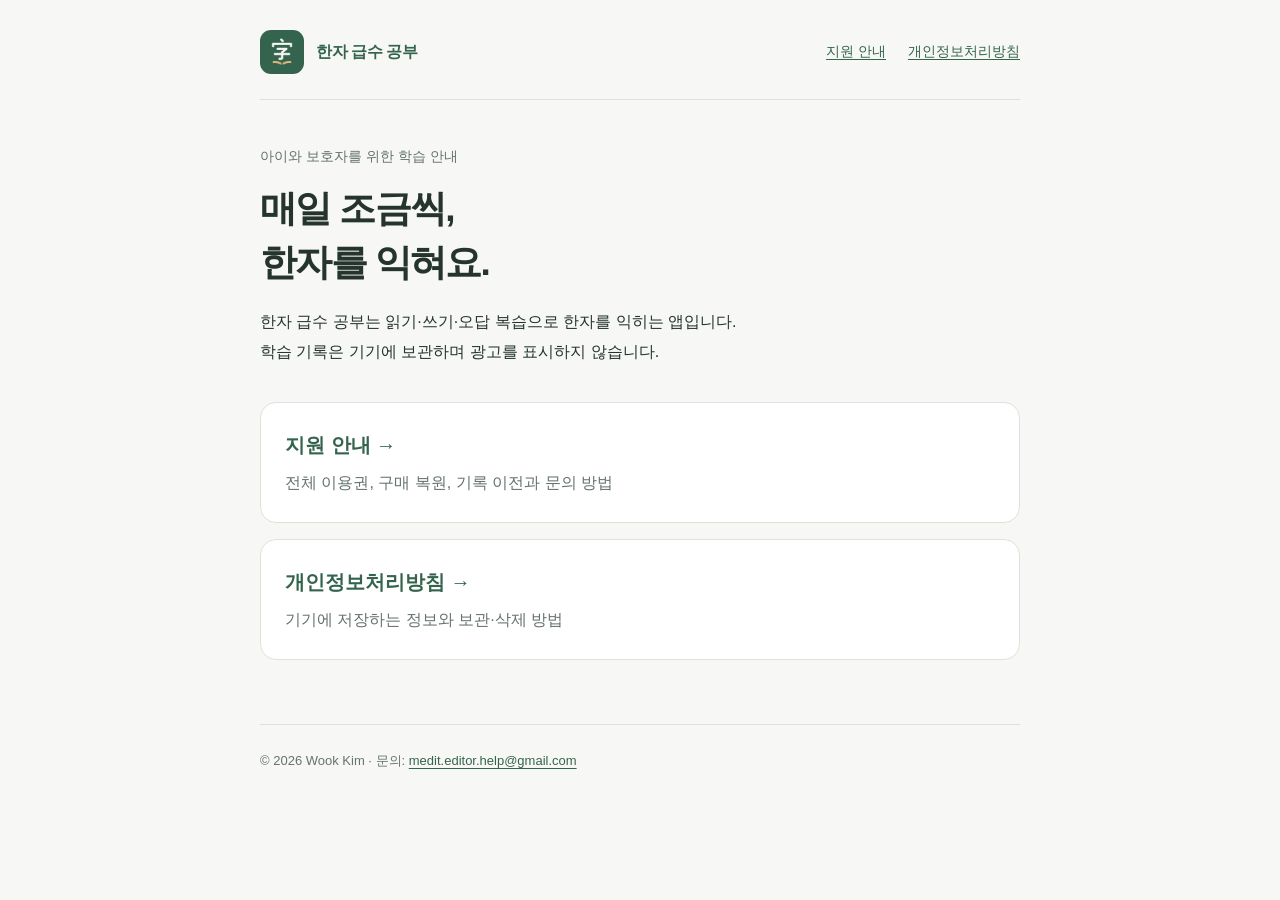
==== index.html @ 50b16ce0 "Publish Hanja Study privacy and support pages" ====
<!doctype html>
<html lang="ko"><head><meta charset="utf-8"><meta name="viewport" content="width=device-width, initial-scale=1">
<meta name="description" content="한자 급수 공부의 지원 안내와 개인정보처리방침입니다.">
<meta name="color-scheme" content="light"><title>한자 급수 공부 · 지원</title>
<link rel="icon" href="icon.png"><link rel="stylesheet" href="style.css"></head>
<body><a class="skip" href="#content">본문으로 건너뛰기</a>
<header><a class="brand" href="index.html"><img src="icon.png" alt="" width="44" height="44"><span>한자 급수 공부</span></a><nav aria-label="안내"><a href="support.html">지원 안내</a> <a href="privacy.html">개인정보처리방침</a></nav></header>
<main id="content">
<p class="eyebrow">아이와 보호자를 위한 학습 안내</p>
<h1>매일 조금씩,<br>한자를 익혀요.</h1>
<p>한자 급수 공부는 읽기·쓰기·오답 복습으로 한자를 익히는 앱입니다.<br>학습 기록은 기기에 보관하며 광고를 표시하지 않습니다.</p>
<div class="links">
<a class="card" href="support.html"><strong>지원 안내 →</strong><span>전체 이용권, 구매 복원, 기록 이전과 문의 방법</span></a>
<a class="card" href="privacy.html"><strong>개인정보처리방침 →</strong><span>기기에 저장하는 정보와 보관·삭제 방법</span></a>
</div></main>
<footer>© 2026 Wook Kim · 문의: <a href="mailto:medit.editor.help@gmail.com">medit.editor.help@gmail.com</a></footer>
</body></html>
---- style.css ----
:root{color-scheme:light;--paper:#f7f8f5;--ink:#25352d;--green:#35644e;--muted:#65736b;--line:#dce3da}
*{box-sizing:border-box}body{margin:0;background:var(--paper);color:var(--ink);font-family:-apple-system,BlinkMacSystemFont,"Apple SD Gothic Neo","Noto Sans KR",sans-serif;line-height:1.85;word-break:keep-all;overflow-wrap:anywhere}
a{color:var(--green);text-underline-offset:.22em}a:focus-visible{outline:3px solid var(--green);outline-offset:5px;border-radius:2px}
.skip{position:absolute;left:16px;top:-100px}.skip:focus{top:12px;background:white;padding:12px;z-index:1}
header,main,footer{width:min(100% - 40px,760px);margin-inline:auto}
header{padding:30px 0 25px;border-bottom:1px solid var(--line);display:flex;gap:20px;align-items:center;justify-content:space-between;flex-wrap:wrap}
.brand{display:flex;gap:12px;align-items:center;text-decoration:none;font-weight:700;letter-spacing:-.03em}
.brand img{width:44px;height:44px;border-radius:11px}
nav{display:flex;gap:22px;font-size:14px}nav a[aria-current=page]{font-weight:700}
main{padding:44px 0 64px}h1{font-size:clamp(27px,5vw,37px);line-height:1.45;letter-spacing:-.045em;margin:0 0 18px}
h2{font-size:21px;letter-spacing:-.025em;line-height:1.5;margin:42px 0 14px}p{margin:0 0 16px}
ul,ol{padding-left:1.4em;margin:12px 0 20px}li{padding-left:.2em;margin:8px 0}
footer{padding:24px 0 36px;border-top:1px solid var(--line);font-size:13px;color:var(--muted)}
.eyebrow{font-size:14px;color:var(--muted);margin-bottom:12px}.links{display:grid;gap:16px;margin-top:36px}
.card{display:block;padding:24px;background:#fff;border:1px solid var(--line);border-radius:16px;text-decoration:none}
.card strong{display:block;font-size:20px;margin-bottom:4px}.card span{color:var(--muted)}
@media(max-width:420px){header,main,footer{width:calc(100% - 32px)}header{gap:16px}main{padding-top:32px}nav{gap:18px}}
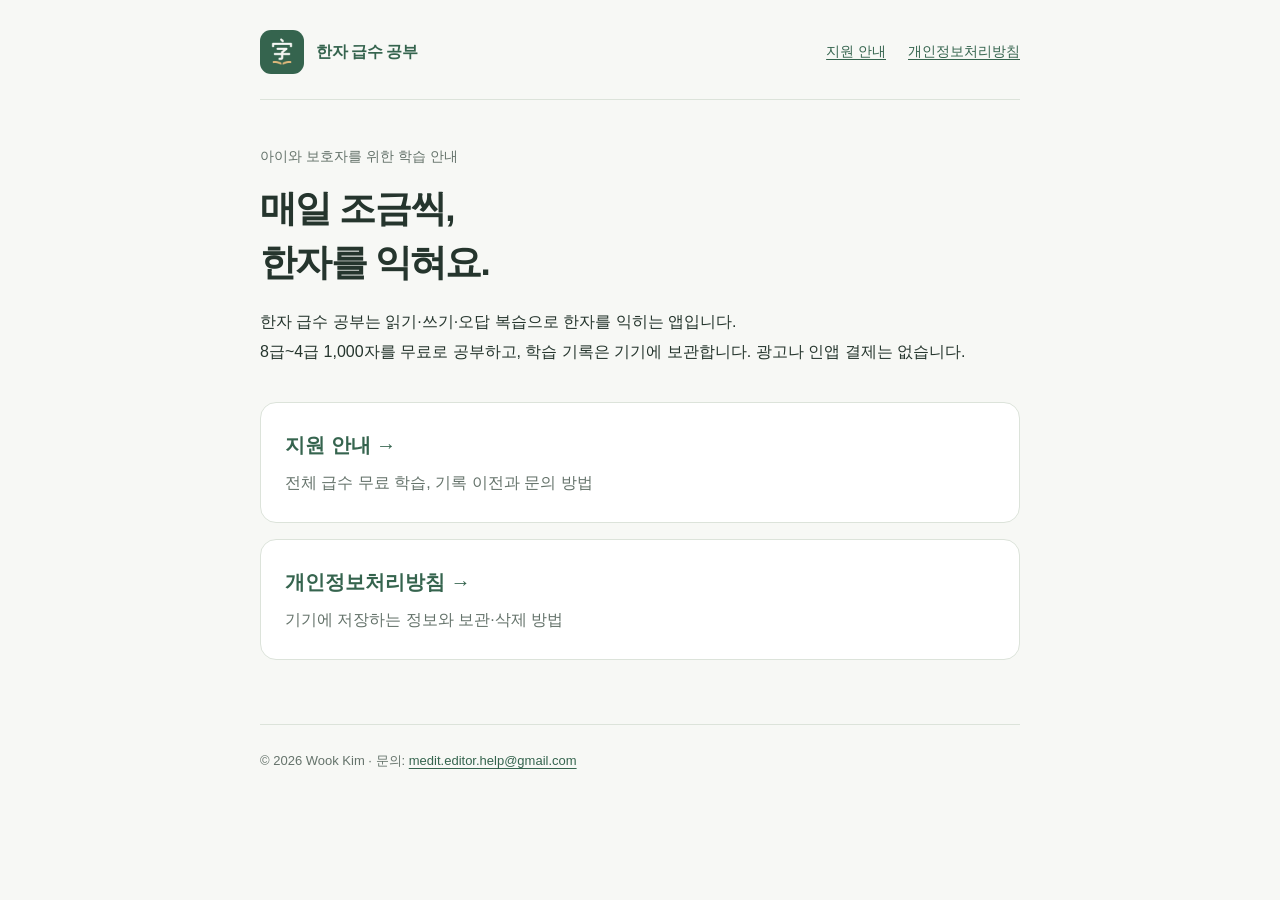
==== commit 7e773cdc: "Update support and privacy pages for free learning" ====
--- a/index.html
+++ b/index.html
@@ -8,9 +8,9 @@
 <main id="content">
 <p class="eyebrow">아이와 보호자를 위한 학습 안내</p>
 <h1>매일 조금씩,<br>한자를 익혀요.</h1>
-<p>한자 급수 공부는 읽기·쓰기·오답 복습으로 한자를 익히는 앱입니다.<br>학습 기록은 기기에 보관하며 광고를 표시하지 않습니다.</p>
+<p>한자 급수 공부는 읽기·쓰기·오답 복습으로 한자를 익히는 앱입니다.<br>8급~4급 1,000자를 무료로 공부하고, 학습 기록은 기기에 보관합니다. 광고나 인앱 결제는 없습니다.</p>
 <div class="links">
-<a class="card" href="support.html"><strong>지원 안내 →</strong><span>전체 이용권, 구매 복원, 기록 이전과 문의 방법</span></a>
+<a class="card" href="support.html"><strong>지원 안내 →</strong><span>전체 급수 무료 학습, 기록 이전과 문의 방법</span></a>
 <a class="card" href="privacy.html"><strong>개인정보처리방침 →</strong><span>기기에 저장하는 정보와 보관·삭제 방법</span></a>
 </div></main>
 <footer>© 2026 Wook Kim · 문의: <a href="mailto:medit.editor.help@gmail.com">medit.editor.help@gmail.com</a></footer>
